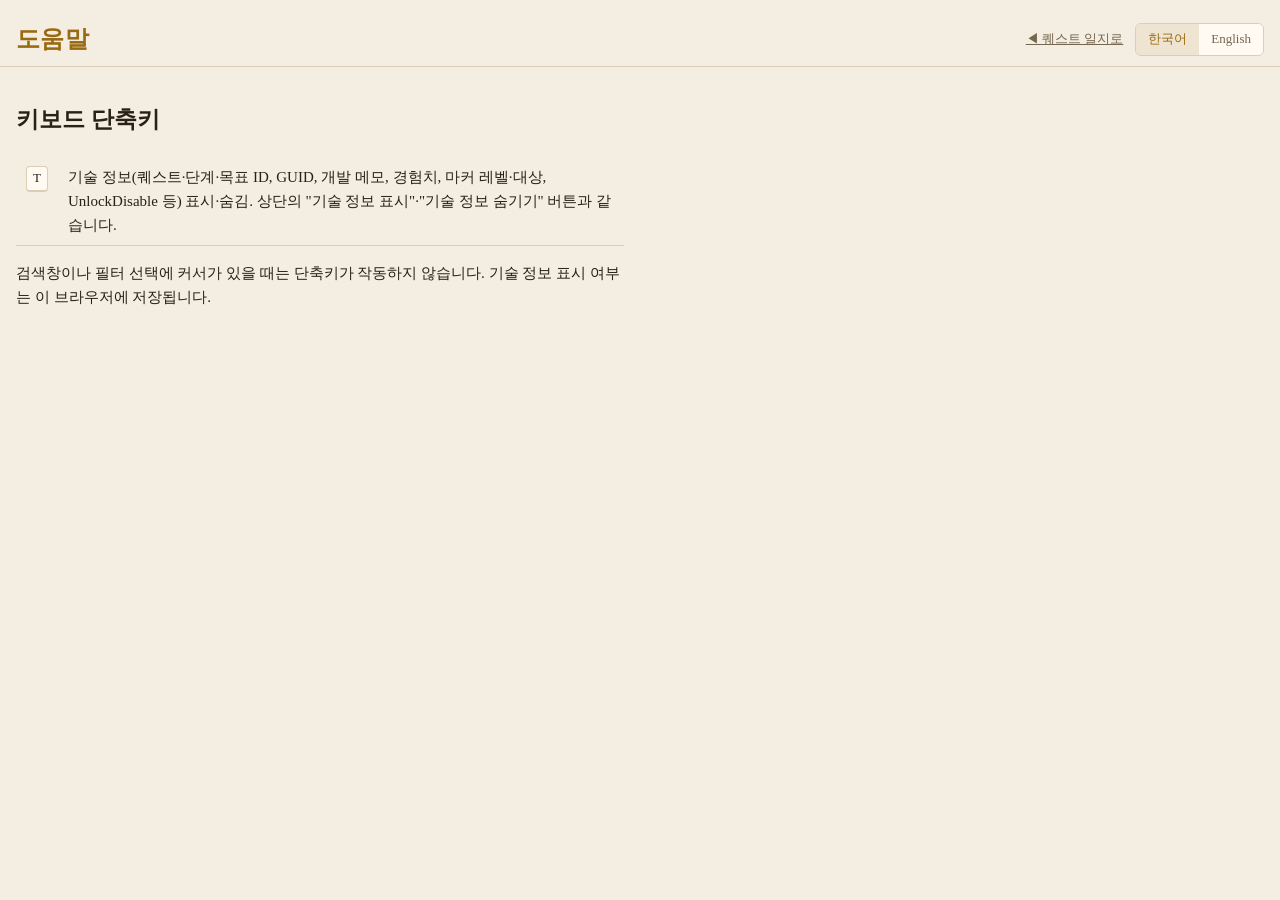
==== docs/help.html @ 00c37bdd "feat: 기술 정보 버튼을 상태에 따라 표시·숨기기로, 경험치도 기술 정보로 Co-Authored-By: Claude Opus 5.5 <noreply@anthropic.com>" ====
<!doctype html>
<html lang="ko">
<head>
<!-- Google tag (gtag.js) -->
<script async src="https://www.googletagmanager.com/gtag/js?id=G-4J771SG6T0"></script>
<script>
  window.dataLayer = window.dataLayer || [];
  function gtag(){dataLayer.push(arguments);}
  gtag('js', new Date());

  gtag('config', 'G-4J771SG6T0');
</script>
<meta charset="utf-8">
<meta name="viewport" content="width=device-width, initial-scale=1">
<title>도움말 · BG3 퀘스트 일지</title>
<link rel="icon" type="image/png" href="assets/favicon.png">
<link rel="stylesheet" href="style.css">
</head>
<body>
<header>
  <div class="head-row">
    <h1 data-t="title"></h1>
    <div class="head-tools"><a id="back" class="help-link" href="index.html" data-t="back"></a>
    <div class="ui-lang" role="group" aria-label="Language">
      <button type="button" data-ui="ko">한국어</button><button type="button" data-ui="en">English</button>
    </div></div>
  </div>
</header>
<main class="help">
  <h2 data-t="keys"></h2>
  <table>
    <tbody>
      <tr><td><kbd>T</kbd></td><td data-t="t"></td></tr>
    </tbody>
  </table>
  <p data-t="note"></p>
</main>
<script>
const T = {
  ko: {
    title: "도움말", back: "◀ 퀘스트 일지로", keys: "키보드 단축키",
    t: "기술 정보(퀘스트·단계·목표 ID, GUID, 개발 메모, 경험치, 마커 레벨·대상, UnlockDisable 등) 표시·숨김. 상단의 \"기술 정보 표시\"·\"기술 정보 숨기기\" 버튼과 같습니다.",
    note: "검색창이나 필터 선택에 커서가 있을 때는 단축키가 작동하지 않습니다. 기술 정보 표시 여부는 이 브라우저에 저장됩니다.",
    doc: "도움말 · BG3 퀘스트 일지",
  },
  en: {
    title: "Help", back: "◀ Back to the quest journal", keys: "Keyboard shortcuts",
    t: "Show / hide technical info (quest, step and objective IDs, GUIDs, dev comments, experience, marker levels and targets, UnlockDisable and so on). Same as the \"Show technical info\" / \"Hide technical info\" button at the top.",
    note: "Shortcuts are off while the search box or a filter has focus. The technical info setting is saved in this browser.",
    doc: "Help · BG3 Quest Journal",
  },
};
let ui = new URLSearchParams(location.search).get("lang");
if (!T[ui]) { try { ui = localStorage.getItem("ui"); } catch (e) { /* storage blocked */ } }
if (!T[ui]) ui = "ko";
function applyUi() {
  document.documentElement.lang = ui;
  document.title = T[ui].doc;
  document.querySelectorAll("[data-t]").forEach((el) => (el.textContent = T[ui][el.dataset.t]));
  document.querySelectorAll("[data-ui]").forEach((b) => b.classList.toggle("on", b.dataset.ui === ui));
  document.getElementById("back").href = "index.html?lang=" + ui;
}
document.querySelectorAll("[data-ui]").forEach((b) => b.addEventListener("click", () => {
  ui = b.dataset.ui;
  try { localStorage.setItem("ui", ui); } catch (e) { /* storage blocked */ }
  applyUi();
}));
applyUi();
</script>
</body>
</html>
---- docs/style.css ----
:root {
  --bg: #15110d; --panel: #1f1914; --line: #3a2f25; --text: #e8dcc8; --muted: #a8977f;
  --accent: #d4a24c; --chip: #2c241c;
}
@media (prefers-color-scheme: light) {
  :root { --bg: #f4ede1; --panel: #fffaf2; --line: #dccdb4; --text: #2a2016; --muted: #75664f; --accent: #9a6a12; --chip: #efe4d1; }
}
* { box-sizing: border-box; }
body { margin: 0; background: var(--bg); color: var(--text); font: 15px/1.6 "Noto Serif KR", "Malgun Gothic", serif; }
header { padding: 20px 16px 8px; border-bottom: 1px solid var(--line); }
.head-row { display: flex; align-items: center; justify-content: space-between; gap: 12px; flex-wrap: wrap; }
.ui-lang { display: flex; border: 1px solid var(--line); border-radius: 6px; overflow: hidden; }
.ui-lang button { background: var(--panel); color: var(--muted); border: 0; padding: 5px 12px; cursor: pointer; font: inherit; font-size: 13px; }
.ui-lang button.on { background: var(--chip); color: var(--accent); }
.head-tools { display: flex; align-items: center; gap: 12px; }
.help-link { color: var(--muted); font-size: 13px; }
.help-link:hover { color: var(--accent); }
.tech-btn { background: var(--panel); color: var(--muted); border: 1px solid var(--line); border-radius: 6px; padding: 4px 12px; cursor: pointer; font: inherit; font-size: 13px; }
.tech-btn.on { color: var(--accent); border-color: var(--accent); }
.notech .tech { display: none; }
.help { max-width: 640px; padding: 16px; }
.help table { border-collapse: collapse; width: 100%; font-size: 15px; }
.help th, .help td { text-align: left; padding: 8px 10px; border-bottom: 1px solid var(--line); vertical-align: top; }
.help kbd { display: inline-block; min-width: 1.6em; padding: 1px 6px; border: 1px solid var(--line); border-bottom-width: 2px; border-radius: 4px; background: var(--panel); font-family: inherit; font-size: 13px; text-align: center; }
h1 { margin: 0; font-size: 24px; color: var(--accent); letter-spacing: .02em; }
.sub { margin: 4px 0 0; color: var(--muted); font-size: 14px; }
.layout { display: grid; grid-template-columns: 360px 1fr; min-height: calc(100vh - 140px); }
.filters { border-right: 1px solid var(--line); padding: 12px 16px; display: flex; flex-direction: column; gap: 8px; max-height: calc(100vh - 100px); position: sticky; top: 0; }
.filters input, .filters select, .filters button { width: 100%; padding: 7px 9px; background: var(--panel); color: var(--text); border: 1px solid var(--line); border-radius: 6px; font: inherit; font-size: 14px; }
.filters label { display: grid; grid-template-columns: 76px 1fr; align-items: center; gap: 6px; font-size: 13px; color: var(--muted); }
.filters button { cursor: pointer; }
.count { margin: 2px 0; font-size: 13px; color: var(--muted); }
#list { list-style: none; margin: 0; padding: 0; overflow-y: auto; flex: 1; border-top: 1px solid var(--line); }
#list li { padding: 8px 6px; border-bottom: 1px solid var(--line); cursor: pointer; }
#list li:hover, #list li.on { background: var(--chip); }
#list li.grp { cursor: default; background: none; color: var(--accent); font-size: 12px; padding: 10px 6px 4px; }
#list .t { display: block; }
#list .m { display: block; font-size: 12px; color: var(--muted); white-space: nowrap; overflow: hidden; text-overflow: ellipsis; }
main { padding: 16px 24px 40px; min-width: 0; }
.empty { color: var(--muted); }
.title { margin: 0 0 2px; font-size: 22px; }
.title-en { margin: 0 0 8px; color: var(--muted); font-style: italic; }
.chips { display: flex; flex-wrap: wrap; gap: 6px; margin: 8px 0; }
.chip { background: var(--chip); border: 1px solid var(--line); border-radius: 999px; padding: 1px 10px; font-size: 12px; }
.chip.cat { border-color: var(--accent); color: var(--accent); }
a.chip { color: var(--text); text-decoration: none; }
a.chip:hover { border-color: var(--accent); }
section { margin-top: 20px; }
section h3 { margin: 0 0 6px; font-size: 15px; color: var(--accent); }
.toggle { display: flex; gap: 6px; flex-wrap: wrap; margin: 4px 0 8px; }
.toggle button { background: var(--panel); color: var(--text); border: 1px solid var(--line); border-radius: 6px; padding: 3px 12px; cursor: pointer; font: inherit; font-size: 13px; }
.toggle button.on { border-color: var(--accent); color: var(--accent); }
.step { border: 1px solid var(--line); border-radius: 8px; padding: 10px 12px; margin: 8px 0; background: var(--panel); }
.step:target { border-color: var(--accent); }
.step .hd { display: flex; flex-wrap: wrap; gap: 6px 10px; align-items: baseline; font-size: 12px; color: var(--muted); margin-bottom: 4px; }
.step .hd b { color: var(--text); font-size: 13px; }
.step .txt { white-space: pre-wrap; }
.step .alt { white-space: pre-wrap; color: var(--muted); font-size: 13px; margin-top: 4px; }
.step .dev { font-size: 12px; color: var(--muted); margin-top: 4px; }
.step dl { margin-top: 6px; }
table { border-collapse: collapse; width: 100%; font-size: 13px; }
td, th { border-bottom: 1px solid var(--line); padding: 4px 6px; text-align: left; vertical-align: top; }
th { color: var(--muted); font-weight: normal; }
code { font-size: 12px; color: var(--muted); word-break: break-all; }
dl { display: grid; grid-template-columns: 130px 1fr; gap: 2px 10px; font-size: 13px; margin: 0; }
dt { color: var(--muted); }
dd { margin: 0; overflow-wrap: anywhere; }
.obj { border-left: 3px solid var(--line); padding: 4px 10px; margin: 8px 0; }
.obj .mk { font-size: 12px; color: var(--muted); }
mark { background: #f2c94c; color: #2a1d10; border-radius: 2px; padding: 0 1px; }
footer { padding: 12px 16px; border-top: 1px solid var(--line); color: var(--muted); font-size: 12px; }
@media (max-width: 820px) {
  .layout { grid-template-columns: 1fr; }
  .filters { position: static; max-height: none; border-right: 0; border-bottom: 1px solid var(--line); }
  #list { max-height: 45vh; }
  main { padding: 16px; }
  dl { grid-template-columns: 100px 1fr; }
}
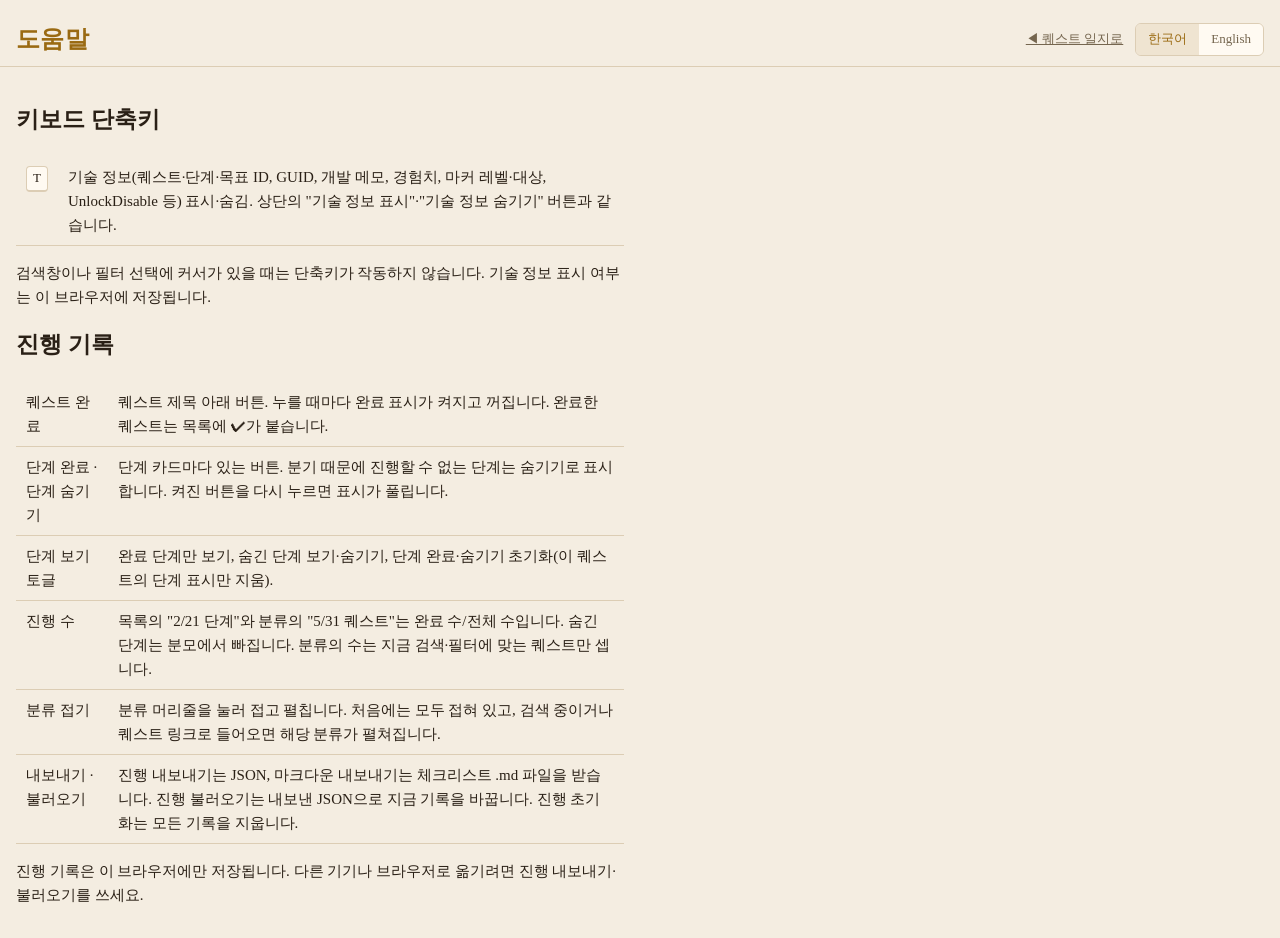
==== commit 7c3fdfe0: "feat: 진행 수 표시, 검색·링크 시 분류 펼침, 도움말·README 진행 기록 Co-Authored-By: Claude Opus 5.5 <noreply@anthropic.co" ====
--- a/docs/help.html
+++ b/docs/help.html
@@ -34,6 +34,18 @@
     </tbody>
   </table>
   <p data-t="note"></p>
+  <h2 data-t="prog"></h2>
+  <table>
+    <tbody>
+      <tr><td data-t="p_quest_k"></td><td data-t="p_quest"></td></tr>
+      <tr><td data-t="p_step_k"></td><td data-t="p_step"></td></tr>
+      <tr><td data-t="p_view_k"></td><td data-t="p_view"></td></tr>
+      <tr><td data-t="p_count_k"></td><td data-t="p_count"></td></tr>
+      <tr><td data-t="p_list_k"></td><td data-t="p_list"></td></tr>
+      <tr><td data-t="p_file_k"></td><td data-t="p_file"></td></tr>
+    </tbody>
+  </table>
+  <p data-t="p_note"></p>
 </main>
 <script>
 const T = {
@@ -42,12 +54,28 @@
     t: "기술 정보(퀘스트·단계·목표 ID, GUID, 개발 메모, 경험치, 마커 레벨·대상, UnlockDisable 등) 표시·숨김. 상단의 \"기술 정보 표시\"·\"기술 정보 숨기기\" 버튼과 같습니다.",
     note: "검색창이나 필터 선택에 커서가 있을 때는 단축키가 작동하지 않습니다. 기술 정보 표시 여부는 이 브라우저에 저장됩니다.",
     doc: "도움말 · BG3 퀘스트 일지",
+    prog: "진행 기록",
+    p_quest_k: "퀘스트 완료", p_quest: "퀘스트 제목 아래 버튼. 누를 때마다 완료 표시가 켜지고 꺼집니다. 완료한 퀘스트는 목록에 ✔가 붙습니다.",
+    p_step_k: "단계 완료 · 단계 숨기기", p_step: "단계 카드마다 있는 버튼. 분기 때문에 진행할 수 없는 단계는 숨기기로 표시합니다. 켜진 버튼을 다시 누르면 표시가 풀립니다.",
+    p_view_k: "단계 보기 토글", p_view: "완료 단계만 보기, 숨긴 단계 보기·숨기기, 단계 완료·숨기기 초기화(이 퀘스트의 단계 표시만 지움).",
+    p_count_k: "진행 수", p_count: "목록의 \"2/21 단계\"와 분류의 \"5/31 퀘스트\"는 완료 수/전체 수입니다. 숨긴 단계는 분모에서 빠집니다. 분류의 수는 지금 검색·필터에 맞는 퀘스트만 셉니다.",
+    p_list_k: "분류 접기", p_list: "분류 머리줄을 눌러 접고 펼칩니다. 처음에는 모두 접혀 있고, 검색 중이거나 퀘스트 링크로 들어오면 해당 분류가 펼쳐집니다.",
+    p_file_k: "내보내기 · 불러오기", p_file: "진행 내보내기는 JSON, 마크다운 내보내기는 체크리스트 .md 파일을 받습니다. 진행 불러오기는 내보낸 JSON으로 지금 기록을 바꿉니다. 진행 초기화는 모든 기록을 지웁니다.",
+    p_note: "진행 기록은 이 브라우저에만 저장됩니다. 다른 기기나 브라우저로 옮기려면 진행 내보내기·불러오기를 쓰세요.",
   },
   en: {
     title: "Help", back: "◀ Back to the quest journal", keys: "Keyboard shortcuts",
     t: "Show / hide technical info (quest, step and objective IDs, GUIDs, dev comments, experience, marker levels and targets, UnlockDisable and so on). Same as the \"Show technical info\" / \"Hide technical info\" button at the top.",
     note: "Shortcuts are off while the search box or a filter has focus. The technical info setting is saved in this browser.",
     doc: "Help · BG3 Quest Journal",
+    prog: "Progress tracking",
+    p_quest_k: "Complete quest", p_quest: "Button under the quest title. Each click turns the completed mark on or off. Completed quests get a ✔ in the list.",
+    p_step_k: "Complete step · Hide step", p_step: "Buttons on each step card. Hide steps your playthrough's branch can never reach. Click an active button again to clear it.",
+    p_view_k: "Step view toggles", p_view: "Show completed steps only, show or hide hidden steps, and clear step marks (only this quest's step marks).",
+    p_count_k: "Progress counts", p_count: "\"2/21 steps\" in the list and \"5/31 quests\" on a category are completed/total. Hidden steps are left out of the total. Category counts only include quests that match the current search and filters.",
+    p_list_k: "Category folding", p_list: "Click a category header to fold or unfold it. All start folded; a search or a quest link opens the matching categories.",
+    p_file_k: "Export · Import", p_file: "Export progress saves JSON; Export Markdown saves a checklist .md file. Import progress replaces your current marks with an exported JSON file. Reset progress clears everything.",
+    p_note: "Progress is saved only in this browser. Use export and import to move it to another device or browser.",
   },
 };
 let ui = new URLSearchParams(location.search).get("lang");
--- a/docs/style.css
+++ b/docs/style.css
@@ -29,11 +29,25 @@
 .filters input, .filters select, .filters button { width: 100%; padding: 7px 9px; background: var(--panel); color: var(--text); border: 1px solid var(--line); border-radius: 6px; font: inherit; font-size: 14px; }
 .filters label { display: grid; grid-template-columns: 76px 1fr; align-items: center; gap: 6px; font-size: 13px; color: var(--muted); }
 .filters button { cursor: pointer; }
+.mark-tools { display: grid; grid-template-columns: 1fr 1fr; gap: 8px; }
+#list li.done .t::before { content: "✔ "; color: #6aa84f; }
+#list li.done .t { color: var(--muted); }
+.step .hd .marks { margin: 0 0 0 auto; }
+.step .hd .marks button { padding: 0 8px; font-size: 12px; }
+.step.done { border-color: #6aa84f; }
+.step.hide { border-style: dashed; opacity: .6; }
+.step.done .txt, .step.hide .txt { color: var(--muted); }
+.marks button.done.on { border-color: #6aa84f; color: #6aa84f; }
+.marks button.hide.on { border-color: var(--text); background: var(--line); color: var(--text); font-weight: bold; }
 .count { margin: 2px 0; font-size: 13px; color: var(--muted); }
 #list { list-style: none; margin: 0; padding: 0; overflow-y: auto; flex: 1; border-top: 1px solid var(--line); }
 #list li { padding: 8px 6px; border-bottom: 1px solid var(--line); cursor: pointer; }
 #list li:hover, #list li.on { background: var(--chip); }
 #list li.grp { cursor: default; background: none; color: var(--accent); font-size: 12px; padding: 10px 6px 4px; }
+#list li.grp { cursor: pointer; user-select: none; }
+#list li.grp::before { content: "▾ "; }
+#list li.grp.shut::before { content: "▸ "; }
+#list li.grp span { color: var(--muted); }
 #list .t { display: block; }
 #list .m { display: block; font-size: 12px; color: var(--muted); white-space: nowrap; overflow: hidden; text-overflow: ellipsis; }
 main { padding: 16px 24px 40px; min-width: 0; }
@@ -50,6 +64,8 @@
 .toggle { display: flex; gap: 6px; flex-wrap: wrap; margin: 4px 0 8px; }
 .toggle button { background: var(--panel); color: var(--text); border: 1px solid var(--line); border-radius: 6px; padding: 3px 12px; cursor: pointer; font: inherit; font-size: 13px; }
 .toggle button.on { border-color: var(--accent); color: var(--accent); }
+.toggle button:disabled { opacity: .4; cursor: default; }
+section h3 .prog { color: var(--muted); font-size: 13px; font-weight: normal; margin-left: 6px; }
 .step { border: 1px solid var(--line); border-radius: 8px; padding: 10px 12px; margin: 8px 0; background: var(--panel); }
 .step:target { border-color: var(--accent); }
 .step .hd { display: flex; flex-wrap: wrap; gap: 6px 10px; align-items: baseline; font-size: 12px; color: var(--muted); margin-bottom: 4px; }
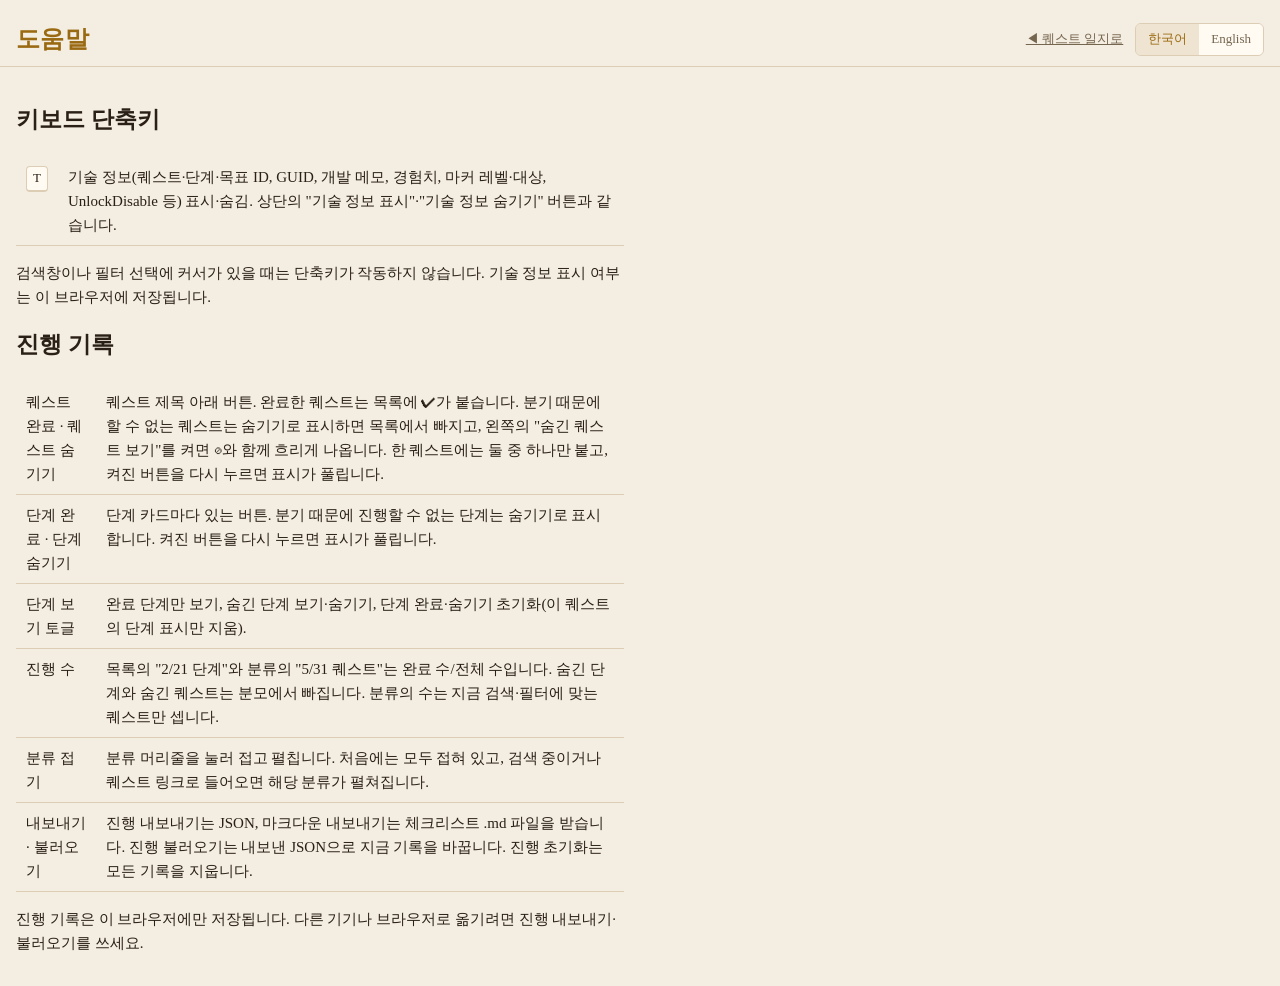
==== commit c271d853: "feat: 퀘스트 숨기기와 숨긴 퀘스트 보기 토글 Co-Authored-By: Claude Opus 5.5 <noreply@anthropic.com>" ====
--- a/docs/help.html
+++ b/docs/help.html
@@ -55,10 +55,10 @@
     note: "검색창이나 필터 선택에 커서가 있을 때는 단축키가 작동하지 않습니다. 기술 정보 표시 여부는 이 브라우저에 저장됩니다.",
     doc: "도움말 · BG3 퀘스트 일지",
     prog: "진행 기록",
-    p_quest_k: "퀘스트 완료", p_quest: "퀘스트 제목 아래 버튼. 누를 때마다 완료 표시가 켜지고 꺼집니다. 완료한 퀘스트는 목록에 ✔가 붙습니다.",
+    p_quest_k: "퀘스트 완료 · 퀘스트 숨기기", p_quest: "퀘스트 제목 아래 버튼. 완료한 퀘스트는 목록에 ✔가 붙습니다. 분기 때문에 할 수 없는 퀘스트는 숨기기로 표시하면 목록에서 빠지고, 왼쪽의 \"숨긴 퀘스트 보기\"를 켜면 ⊘와 함께 흐리게 나옵니다. 한 퀘스트에는 둘 중 하나만 붙고, 켜진 버튼을 다시 누르면 표시가 풀립니다.",
     p_step_k: "단계 완료 · 단계 숨기기", p_step: "단계 카드마다 있는 버튼. 분기 때문에 진행할 수 없는 단계는 숨기기로 표시합니다. 켜진 버튼을 다시 누르면 표시가 풀립니다.",
     p_view_k: "단계 보기 토글", p_view: "완료 단계만 보기, 숨긴 단계 보기·숨기기, 단계 완료·숨기기 초기화(이 퀘스트의 단계 표시만 지움).",
-    p_count_k: "진행 수", p_count: "목록의 \"2/21 단계\"와 분류의 \"5/31 퀘스트\"는 완료 수/전체 수입니다. 숨긴 단계는 분모에서 빠집니다. 분류의 수는 지금 검색·필터에 맞는 퀘스트만 셉니다.",
+    p_count_k: "진행 수", p_count: "목록의 \"2/21 단계\"와 분류의 \"5/31 퀘스트\"는 완료 수/전체 수입니다. 숨긴 단계와 숨긴 퀘스트는 분모에서 빠집니다. 분류의 수는 지금 검색·필터에 맞는 퀘스트만 셉니다.",
     p_list_k: "분류 접기", p_list: "분류 머리줄을 눌러 접고 펼칩니다. 처음에는 모두 접혀 있고, 검색 중이거나 퀘스트 링크로 들어오면 해당 분류가 펼쳐집니다.",
     p_file_k: "내보내기 · 불러오기", p_file: "진행 내보내기는 JSON, 마크다운 내보내기는 체크리스트 .md 파일을 받습니다. 진행 불러오기는 내보낸 JSON으로 지금 기록을 바꿉니다. 진행 초기화는 모든 기록을 지웁니다.",
     p_note: "진행 기록은 이 브라우저에만 저장됩니다. 다른 기기나 브라우저로 옮기려면 진행 내보내기·불러오기를 쓰세요.",
@@ -69,10 +69,10 @@
     note: "Shortcuts are off while the search box or a filter has focus. The technical info setting is saved in this browser.",
     doc: "Help · BG3 Quest Journal",
     prog: "Progress tracking",
-    p_quest_k: "Complete quest", p_quest: "Button under the quest title. Each click turns the completed mark on or off. Completed quests get a ✔ in the list.",
+    p_quest_k: "Complete quest · Hide quest", p_quest: "Buttons under the quest title. Completed quests get a ✔ in the list. Hide quests your playthrough's branch can never reach: they leave the list, and \"Show hidden quests\" on the left brings them back dimmed with ⊘. A quest has at most one of the two marks; click an active button again to clear it.",
     p_step_k: "Complete step · Hide step", p_step: "Buttons on each step card. Hide steps your playthrough's branch can never reach. Click an active button again to clear it.",
     p_view_k: "Step view toggles", p_view: "Show completed steps only, show or hide hidden steps, and clear step marks (only this quest's step marks).",
-    p_count_k: "Progress counts", p_count: "\"2/21 steps\" in the list and \"5/31 quests\" on a category are completed/total. Hidden steps are left out of the total. Category counts only include quests that match the current search and filters.",
+    p_count_k: "Progress counts", p_count: "\"2/21 steps\" in the list and \"5/31 quests\" on a category are completed/total. Hidden steps and hidden quests are left out of the total. Category counts only include quests that match the current search and filters.",
     p_list_k: "Category folding", p_list: "Click a category header to fold or unfold it. All start folded; a search or a quest link opens the matching categories.",
     p_file_k: "Export · Import", p_file: "Export progress saves JSON; Export Markdown saves a checklist .md file. Import progress replaces your current marks with an exported JSON file. Reset progress clears everything.",
     p_note: "Progress is saved only in this browser. Use export and import to move it to another device or browser.",
--- a/docs/style.css
+++ b/docs/style.css
@@ -31,7 +31,10 @@
 .filters button { cursor: pointer; }
 .mark-tools { display: grid; grid-template-columns: 1fr 1fr; gap: 8px; }
 #list li.done .t::before { content: "✔ "; color: #6aa84f; }
-#list li.done .t { color: var(--muted); }
+#list li.done .t, #list li.hide .t { color: var(--muted); }
+#list li.hide .t::before { content: "⊘ "; }
+#list li.hide { opacity: .6; }
+#show-hid.on { border-color: var(--accent); color: var(--accent); }
 .step .hd .marks { margin: 0 0 0 auto; }
 .step .hd .marks button { padding: 0 8px; font-size: 12px; }
 .step.done { border-color: #6aa84f; }
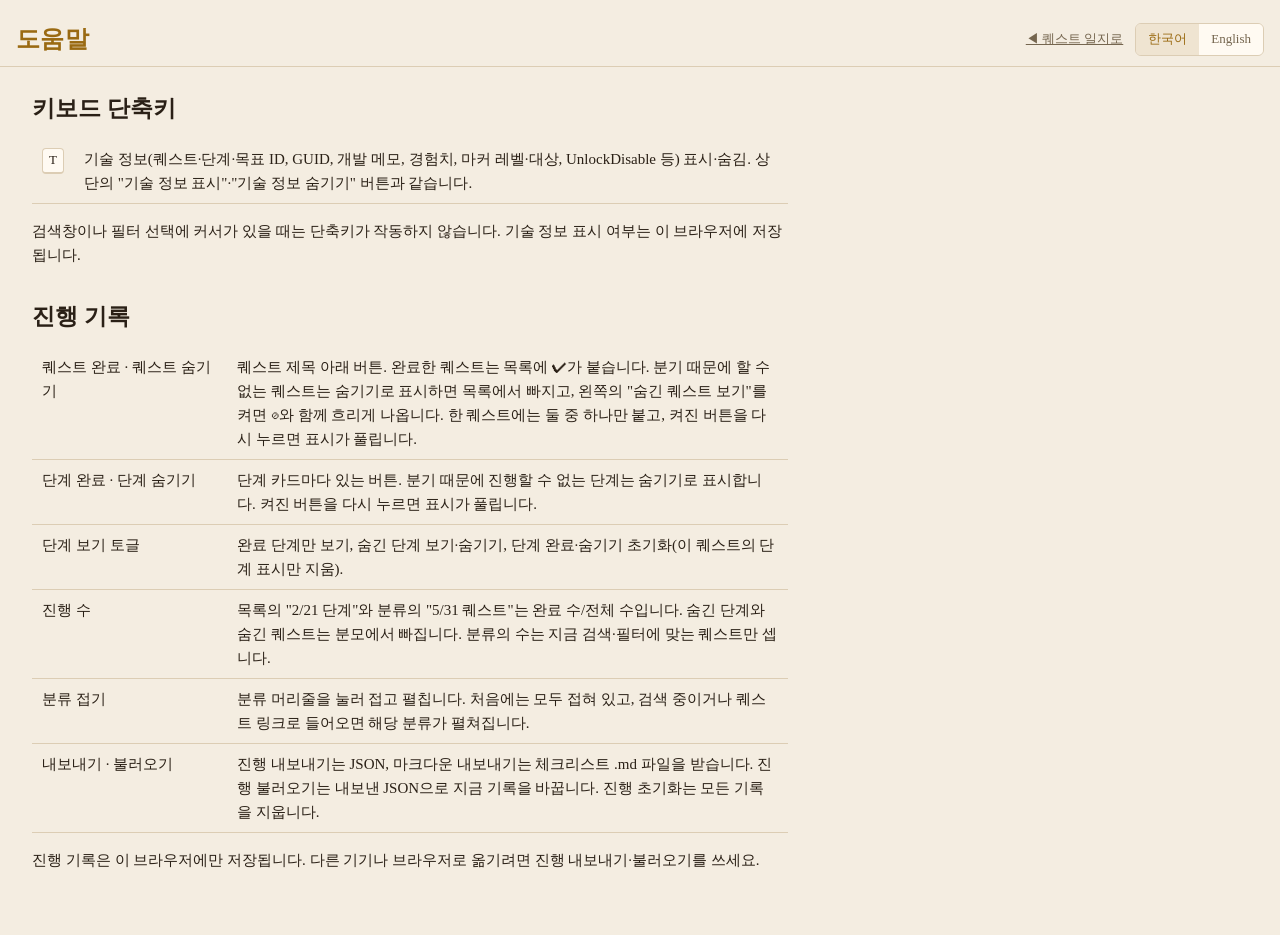
==== commit fd3dd082: "feat: 분류·퀘스트를 SortingPriority 오름차순으로, 도움말 여백·표 1열 너비 Co-Authored-By: Claude Opus 5.5 <noreply@anthro" ====
--- a/docs/help.html
+++ b/docs/help.html
@@ -35,7 +35,7 @@
   </table>
   <p data-t="note"></p>
   <h2 data-t="prog"></h2>
-  <table>
+  <table class="prog-table">
     <tbody>
       <tr><td data-t="p_quest_k"></td><td data-t="p_quest"></td></tr>
       <tr><td data-t="p_step_k"></td><td data-t="p_step"></td></tr>
--- a/docs/style.css
+++ b/docs/style.css
@@ -18,7 +18,10 @@
 .tech-btn { background: var(--panel); color: var(--muted); border: 1px solid var(--line); border-radius: 6px; padding: 4px 12px; cursor: pointer; font: inherit; font-size: 13px; }
 .tech-btn.on { color: var(--accent); border-color: var(--accent); }
 .notech .tech { display: none; }
-.help { max-width: 640px; padding: 16px; }
+.help { max-width: 820px; padding: 24px 32px 48px; }
+.help h2 { margin: 32px 0 12px; }
+.help h2:first-child { margin-top: 0; }
+.help .prog-table td:first-child { width: 13em; }
 .help table { border-collapse: collapse; width: 100%; font-size: 15px; }
 .help th, .help td { text-align: left; padding: 8px 10px; border-bottom: 1px solid var(--line); vertical-align: top; }
 .help kbd { display: inline-block; min-width: 1.6em; padding: 1px 6px; border: 1px solid var(--line); border-bottom-width: 2px; border-radius: 4px; background: var(--panel); font-family: inherit; font-size: 13px; text-align: center; }
@@ -89,6 +92,8 @@
 mark { background: #f2c94c; color: #2a1d10; border-radius: 2px; padding: 0 1px; }
 footer { padding: 12px 16px; border-top: 1px solid var(--line); color: var(--muted); font-size: 12px; }
 @media (max-width: 820px) {
+  .help { padding: 16px 16px 32px; }
+  .help .prog-table td:first-child { width: 8em; }
   .layout { grid-template-columns: 1fr; }
   .filters { position: static; max-height: none; border-right: 0; border-bottom: 1px solid var(--line); }
   #list { max-height: 45vh; }
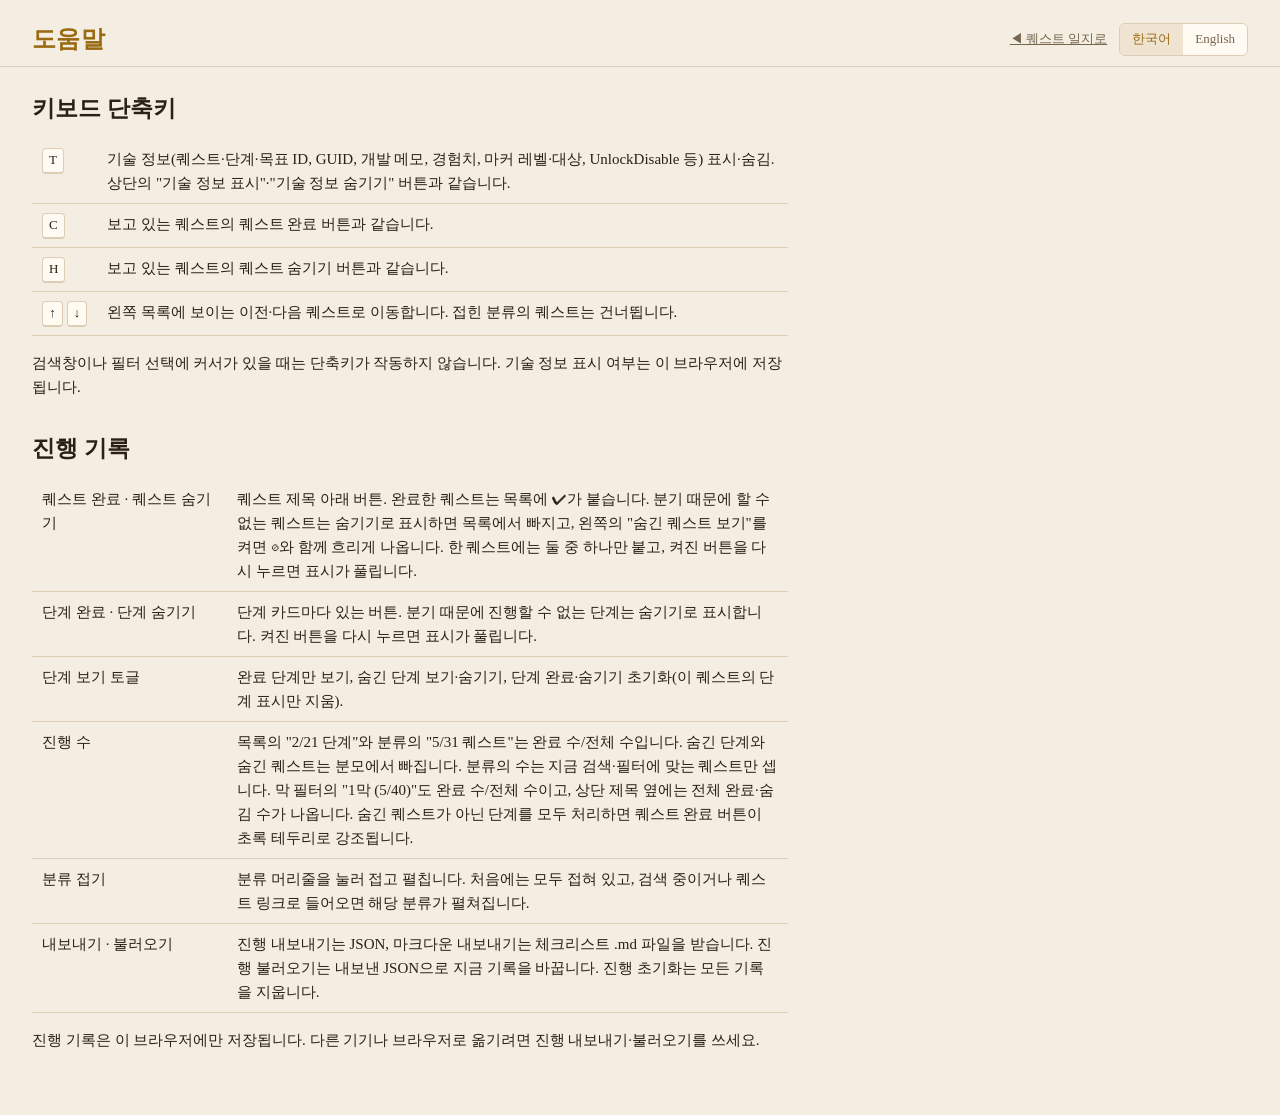
==== commit b590be73: "feat: 진행 요약·막별 진행 수, 관련 퀘스트 진행 표시, C·H·↑↓ 단축키, 완료 준비 강조, 제목 없는 퀘스트 처리, 도움말 머리줄 여백 Co-Authored-By: Cl" ====
--- a/docs/help.html
+++ b/docs/help.html
@@ -16,7 +16,7 @@
 <link rel="icon" type="image/png" href="assets/favicon.png">
 <link rel="stylesheet" href="style.css">
 </head>
-<body>
+<body class="help-page">
 <header>
   <div class="head-row">
     <h1 data-t="title"></h1>
@@ -31,6 +31,9 @@
   <table>
     <tbody>
       <tr><td><kbd>T</kbd></td><td data-t="t"></td></tr>
+      <tr><td><kbd>C</kbd></td><td data-t="c"></td></tr>
+      <tr><td><kbd>H</kbd></td><td data-t="h"></td></tr>
+      <tr><td><kbd>↑</kbd> <kbd>↓</kbd></td><td data-t="ud"></td></tr>
     </tbody>
   </table>
   <p data-t="note"></p>
@@ -51,6 +54,8 @@
 const T = {
   ko: {
     title: "도움말", back: "◀ 퀘스트 일지로", keys: "키보드 단축키",
+    c: "보고 있는 퀘스트의 퀘스트 완료 버튼과 같습니다.", h: "보고 있는 퀘스트의 퀘스트 숨기기 버튼과 같습니다.",
+    ud: "왼쪽 목록에 보이는 이전·다음 퀘스트로 이동합니다. 접힌 분류의 퀘스트는 건너뜁니다.",
     t: "기술 정보(퀘스트·단계·목표 ID, GUID, 개발 메모, 경험치, 마커 레벨·대상, UnlockDisable 등) 표시·숨김. 상단의 \"기술 정보 표시\"·\"기술 정보 숨기기\" 버튼과 같습니다.",
     note: "검색창이나 필터 선택에 커서가 있을 때는 단축키가 작동하지 않습니다. 기술 정보 표시 여부는 이 브라우저에 저장됩니다.",
     doc: "도움말 · BG3 퀘스트 일지",
@@ -58,13 +63,15 @@
     p_quest_k: "퀘스트 완료 · 퀘스트 숨기기", p_quest: "퀘스트 제목 아래 버튼. 완료한 퀘스트는 목록에 ✔가 붙습니다. 분기 때문에 할 수 없는 퀘스트는 숨기기로 표시하면 목록에서 빠지고, 왼쪽의 \"숨긴 퀘스트 보기\"를 켜면 ⊘와 함께 흐리게 나옵니다. 한 퀘스트에는 둘 중 하나만 붙고, 켜진 버튼을 다시 누르면 표시가 풀립니다.",
     p_step_k: "단계 완료 · 단계 숨기기", p_step: "단계 카드마다 있는 버튼. 분기 때문에 진행할 수 없는 단계는 숨기기로 표시합니다. 켜진 버튼을 다시 누르면 표시가 풀립니다.",
     p_view_k: "단계 보기 토글", p_view: "완료 단계만 보기, 숨긴 단계 보기·숨기기, 단계 완료·숨기기 초기화(이 퀘스트의 단계 표시만 지움).",
-    p_count_k: "진행 수", p_count: "목록의 \"2/21 단계\"와 분류의 \"5/31 퀘스트\"는 완료 수/전체 수입니다. 숨긴 단계와 숨긴 퀘스트는 분모에서 빠집니다. 분류의 수는 지금 검색·필터에 맞는 퀘스트만 셉니다.",
+    p_count_k: "진행 수", p_count: "목록의 \"2/21 단계\"와 분류의 \"5/31 퀘스트\"는 완료 수/전체 수입니다. 숨긴 단계와 숨긴 퀘스트는 분모에서 빠집니다. 분류의 수는 지금 검색·필터에 맞는 퀘스트만 셉니다. 막 필터의 \"1막 (5/40)\"도 완료 수/전체 수이고, 상단 제목 옆에는 전체 완료·숨김 수가 나옵니다. 숨긴 퀘스트가 아닌 단계를 모두 처리하면 퀘스트 완료 버튼이 초록 테두리로 강조됩니다.",
     p_list_k: "분류 접기", p_list: "분류 머리줄을 눌러 접고 펼칩니다. 처음에는 모두 접혀 있고, 검색 중이거나 퀘스트 링크로 들어오면 해당 분류가 펼쳐집니다.",
     p_file_k: "내보내기 · 불러오기", p_file: "진행 내보내기는 JSON, 마크다운 내보내기는 체크리스트 .md 파일을 받습니다. 진행 불러오기는 내보낸 JSON으로 지금 기록을 바꿉니다. 진행 초기화는 모든 기록을 지웁니다.",
     p_note: "진행 기록은 이 브라우저에만 저장됩니다. 다른 기기나 브라우저로 옮기려면 진행 내보내기·불러오기를 쓰세요.",
   },
   en: {
     title: "Help", back: "◀ Back to the quest journal", keys: "Keyboard shortcuts",
+    c: "Same as the Complete quest button of the quest you are reading.", h: "Same as the Hide quest button of the quest you are reading.",
+    ud: "Move to the previous or next quest shown in the list on the left. Quests in folded categories are skipped.",
     t: "Show / hide technical info (quest, step and objective IDs, GUIDs, dev comments, experience, marker levels and targets, UnlockDisable and so on). Same as the \"Show technical info\" / \"Hide technical info\" button at the top.",
     note: "Shortcuts are off while the search box or a filter has focus. The technical info setting is saved in this browser.",
     doc: "Help · BG3 Quest Journal",
@@ -72,7 +79,7 @@
     p_quest_k: "Complete quest · Hide quest", p_quest: "Buttons under the quest title. Completed quests get a ✔ in the list. Hide quests your playthrough's branch can never reach: they leave the list, and \"Show hidden quests\" on the left brings them back dimmed with ⊘. A quest has at most one of the two marks; click an active button again to clear it.",
     p_step_k: "Complete step · Hide step", p_step: "Buttons on each step card. Hide steps your playthrough's branch can never reach. Click an active button again to clear it.",
     p_view_k: "Step view toggles", p_view: "Show completed steps only, show or hide hidden steps, and clear step marks (only this quest's step marks).",
-    p_count_k: "Progress counts", p_count: "\"2/21 steps\" in the list and \"5/31 quests\" on a category are completed/total. Hidden steps and hidden quests are left out of the total. Category counts only include quests that match the current search and filters.",
+    p_count_k: "Progress counts", p_count: "\"2/21 steps\" in the list and \"5/31 quests\" on a category are completed/total. Hidden steps and hidden quests are left out of the total. Category counts only include quests that match the current search and filters. Act filter options such as \"Act 1 (5/40)\" are completed/total too, and the header shows overall completed and hidden counts. When every step that isn't hidden is completed, the Complete quest button gets a green outline.",
     p_list_k: "Category folding", p_list: "Click a category header to fold or unfold it. All start folded; a search or a quest link opens the matching categories.",
     p_file_k: "Export · Import", p_file: "Export progress saves JSON; Export Markdown saves a checklist .md file. Import progress replaces your current marks with an exported JSON file. Reset progress clears everything.",
     p_note: "Progress is saved only in this browser. Use export and import to move it to another device or browser.",
--- a/docs/style.css
+++ b/docs/style.css
@@ -43,6 +43,11 @@
 .step.done { border-color: #6aa84f; }
 .step.hide { border-style: dashed; opacity: .6; }
 .step.done .txt, .step.hide .txt { color: var(--muted); }
+.marks button.done.ready { border-color: #6aa84f; box-shadow: 0 0 0 2px rgba(106, 168, 79, .35); }
+a.chip.done { color: var(--muted); }
+a.chip.hide { opacity: .6; }
+.help-page header { padding-left: 32px; padding-right: 32px; }
+.help td:has(> kbd) { white-space: nowrap; }
 .marks button.done.on { border-color: #6aa84f; color: #6aa84f; }
 .marks button.hide.on { border-color: var(--text); background: var(--line); color: var(--text); font-weight: bold; }
 .count { margin: 2px 0; font-size: 13px; color: var(--muted); }
@@ -59,7 +64,6 @@
 main { padding: 16px 24px 40px; min-width: 0; }
 .empty { color: var(--muted); }
 .title { margin: 0 0 2px; font-size: 22px; }
-.title-en { margin: 0 0 8px; color: var(--muted); font-style: italic; }
 .chips { display: flex; flex-wrap: wrap; gap: 6px; margin: 8px 0; }
 .chip { background: var(--chip); border: 1px solid var(--line); border-radius: 999px; padding: 1px 10px; font-size: 12px; }
 .chip.cat { border-color: var(--accent); color: var(--accent); }
@@ -77,7 +81,6 @@
 .step .hd { display: flex; flex-wrap: wrap; gap: 6px 10px; align-items: baseline; font-size: 12px; color: var(--muted); margin-bottom: 4px; }
 .step .hd b { color: var(--text); font-size: 13px; }
 .step .txt { white-space: pre-wrap; }
-.step .alt { white-space: pre-wrap; color: var(--muted); font-size: 13px; margin-top: 4px; }
 .step .dev { font-size: 12px; color: var(--muted); margin-top: 4px; }
 .step dl { margin-top: 6px; }
 table { border-collapse: collapse; width: 100%; font-size: 13px; }
@@ -93,6 +96,7 @@
 footer { padding: 12px 16px; border-top: 1px solid var(--line); color: var(--muted); font-size: 12px; }
 @media (max-width: 820px) {
   .help { padding: 16px 16px 32px; }
+  .help-page header { padding-left: 16px; padding-right: 16px; }
   .help .prog-table td:first-child { width: 8em; }
   .layout { grid-template-columns: 1fr; }
   .filters { position: static; max-height: none; border-right: 0; border-bottom: 1px solid var(--line); }
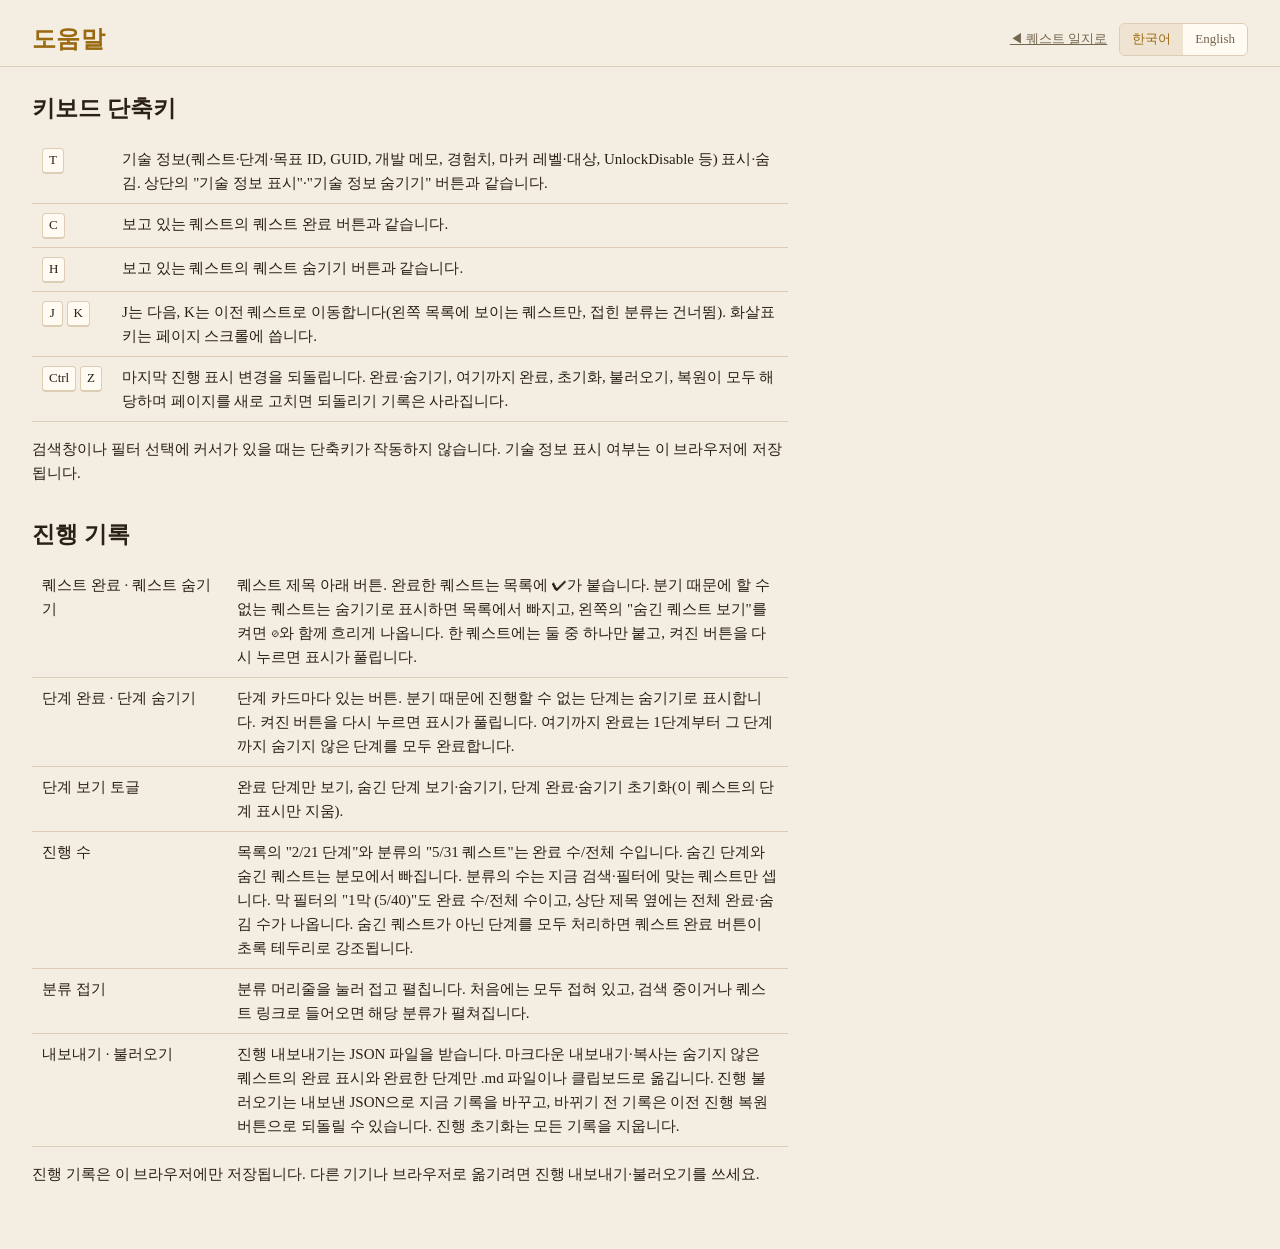
==== commit 350e99f6: "feat: 여기까지 완료, Ctrl+Z 되돌리기, 마크다운 복사, 불러오기 전 진행 복원, J·K 목록 이동, 요약 수를 필터 기준으로 Co-Authored-By: Claude O" ====
--- a/docs/help.html
+++ b/docs/help.html
@@ -33,7 +33,8 @@
       <tr><td><kbd>T</kbd></td><td data-t="t"></td></tr>
       <tr><td><kbd>C</kbd></td><td data-t="c"></td></tr>
       <tr><td><kbd>H</kbd></td><td data-t="h"></td></tr>
-      <tr><td><kbd>↑</kbd> <kbd>↓</kbd></td><td data-t="ud"></td></tr>
+      <tr><td><kbd>J</kbd> <kbd>K</kbd></td><td data-t="ud"></td></tr>
+      <tr><td><kbd>Ctrl</kbd> <kbd>Z</kbd></td><td data-t="z"></td></tr>
     </tbody>
   </table>
   <p data-t="note"></p>
@@ -55,33 +56,35 @@
   ko: {
     title: "도움말", back: "◀ 퀘스트 일지로", keys: "키보드 단축키",
     c: "보고 있는 퀘스트의 퀘스트 완료 버튼과 같습니다.", h: "보고 있는 퀘스트의 퀘스트 숨기기 버튼과 같습니다.",
-    ud: "왼쪽 목록에 보이는 이전·다음 퀘스트로 이동합니다. 접힌 분류의 퀘스트는 건너뜁니다.",
+    ud: "J는 다음, K는 이전 퀘스트로 이동합니다(왼쪽 목록에 보이는 퀘스트만, 접힌 분류는 건너뜀). 화살표 키는 페이지 스크롤에 씁니다.",
+    z: "마지막 진행 표시 변경을 되돌립니다. 완료·숨기기, 여기까지 완료, 초기화, 불러오기, 복원이 모두 해당하며 페이지를 새로 고치면 되돌리기 기록은 사라집니다.",
     t: "기술 정보(퀘스트·단계·목표 ID, GUID, 개발 메모, 경험치, 마커 레벨·대상, UnlockDisable 등) 표시·숨김. 상단의 \"기술 정보 표시\"·\"기술 정보 숨기기\" 버튼과 같습니다.",
     note: "검색창이나 필터 선택에 커서가 있을 때는 단축키가 작동하지 않습니다. 기술 정보 표시 여부는 이 브라우저에 저장됩니다.",
     doc: "도움말 · BG3 퀘스트 일지",
     prog: "진행 기록",
     p_quest_k: "퀘스트 완료 · 퀘스트 숨기기", p_quest: "퀘스트 제목 아래 버튼. 완료한 퀘스트는 목록에 ✔가 붙습니다. 분기 때문에 할 수 없는 퀘스트는 숨기기로 표시하면 목록에서 빠지고, 왼쪽의 \"숨긴 퀘스트 보기\"를 켜면 ⊘와 함께 흐리게 나옵니다. 한 퀘스트에는 둘 중 하나만 붙고, 켜진 버튼을 다시 누르면 표시가 풀립니다.",
-    p_step_k: "단계 완료 · 단계 숨기기", p_step: "단계 카드마다 있는 버튼. 분기 때문에 진행할 수 없는 단계는 숨기기로 표시합니다. 켜진 버튼을 다시 누르면 표시가 풀립니다.",
+    p_step_k: "단계 완료 · 단계 숨기기", p_step: "단계 카드마다 있는 버튼. 분기 때문에 진행할 수 없는 단계는 숨기기로 표시합니다. 켜진 버튼을 다시 누르면 표시가 풀립니다. 여기까지 완료는 1단계부터 그 단계까지 숨기지 않은 단계를 모두 완료합니다.",
     p_view_k: "단계 보기 토글", p_view: "완료 단계만 보기, 숨긴 단계 보기·숨기기, 단계 완료·숨기기 초기화(이 퀘스트의 단계 표시만 지움).",
     p_count_k: "진행 수", p_count: "목록의 \"2/21 단계\"와 분류의 \"5/31 퀘스트\"는 완료 수/전체 수입니다. 숨긴 단계와 숨긴 퀘스트는 분모에서 빠집니다. 분류의 수는 지금 검색·필터에 맞는 퀘스트만 셉니다. 막 필터의 \"1막 (5/40)\"도 완료 수/전체 수이고, 상단 제목 옆에는 전체 완료·숨김 수가 나옵니다. 숨긴 퀘스트가 아닌 단계를 모두 처리하면 퀘스트 완료 버튼이 초록 테두리로 강조됩니다.",
     p_list_k: "분류 접기", p_list: "분류 머리줄을 눌러 접고 펼칩니다. 처음에는 모두 접혀 있고, 검색 중이거나 퀘스트 링크로 들어오면 해당 분류가 펼쳐집니다.",
-    p_file_k: "내보내기 · 불러오기", p_file: "진행 내보내기는 JSON, 마크다운 내보내기는 체크리스트 .md 파일을 받습니다. 진행 불러오기는 내보낸 JSON으로 지금 기록을 바꿉니다. 진행 초기화는 모든 기록을 지웁니다.",
+    p_file_k: "내보내기 · 불러오기", p_file: "진행 내보내기는 JSON 파일을 받습니다. 마크다운 내보내기·복사는 숨기지 않은 퀘스트의 완료 표시와 완료한 단계만 .md 파일이나 클립보드로 옮깁니다. 진행 불러오기는 내보낸 JSON으로 지금 기록을 바꾸고, 바뀌기 전 기록은 이전 진행 복원 버튼으로 되돌릴 수 있습니다. 진행 초기화는 모든 기록을 지웁니다.",
     p_note: "진행 기록은 이 브라우저에만 저장됩니다. 다른 기기나 브라우저로 옮기려면 진행 내보내기·불러오기를 쓰세요.",
   },
   en: {
     title: "Help", back: "◀ Back to the quest journal", keys: "Keyboard shortcuts",
     c: "Same as the Complete quest button of the quest you are reading.", h: "Same as the Hide quest button of the quest you are reading.",
-    ud: "Move to the previous or next quest shown in the list on the left. Quests in folded categories are skipped.",
+    ud: "J moves to the next quest and K to the previous one (only quests shown in the list; folded categories are skipped). Arrow keys keep scrolling the page.",
+    z: "Undo the last progress change: complete, hide, complete up to here, clears, import and restore. The undo history is lost when the page reloads.",
     t: "Show / hide technical info (quest, step and objective IDs, GUIDs, dev comments, experience, marker levels and targets, UnlockDisable and so on). Same as the \"Show technical info\" / \"Hide technical info\" button at the top.",
     note: "Shortcuts are off while the search box or a filter has focus. The technical info setting is saved in this browser.",
     doc: "Help · BG3 Quest Journal",
     prog: "Progress tracking",
     p_quest_k: "Complete quest · Hide quest", p_quest: "Buttons under the quest title. Completed quests get a ✔ in the list. Hide quests your playthrough's branch can never reach: they leave the list, and \"Show hidden quests\" on the left brings them back dimmed with ⊘. A quest has at most one of the two marks; click an active button again to clear it.",
-    p_step_k: "Complete step · Hide step", p_step: "Buttons on each step card. Hide steps your playthrough's branch can never reach. Click an active button again to clear it.",
+    p_step_k: "Complete step · Hide step", p_step: "Buttons on each step card. Hide steps your playthrough's branch can never reach. Click an active button again to clear it. Complete up to here completes every step from step 1 to that one, except hidden steps.",
     p_view_k: "Step view toggles", p_view: "Show completed steps only, show or hide hidden steps, and clear step marks (only this quest's step marks).",
     p_count_k: "Progress counts", p_count: "\"2/21 steps\" in the list and \"5/31 quests\" on a category are completed/total. Hidden steps and hidden quests are left out of the total. Category counts only include quests that match the current search and filters. Act filter options such as \"Act 1 (5/40)\" are completed/total too, and the header shows overall completed and hidden counts. When every step that isn't hidden is completed, the Complete quest button gets a green outline.",
     p_list_k: "Category folding", p_list: "Click a category header to fold or unfold it. All start folded; a search or a quest link opens the matching categories.",
-    p_file_k: "Export · Import", p_file: "Export progress saves JSON; Export Markdown saves a checklist .md file. Import progress replaces your current marks with an exported JSON file. Reset progress clears everything.",
+    p_file_k: "Export · Import", p_file: "Export progress saves JSON. Export and Copy Markdown give a .md file or clipboard text with completed marks and completed steps of quests that are not hidden. Import progress replaces your current marks with an exported JSON file; Restore previous progress brings back what the import replaced. Reset progress clears everything.",
     p_note: "Progress is saved only in this browser. Use export and import to move it to another device or browser.",
   },
 };
--- a/docs/style.css
+++ b/docs/style.css
@@ -33,6 +33,7 @@
 .filters label { display: grid; grid-template-columns: 76px 1fr; align-items: center; gap: 6px; font-size: 13px; color: var(--muted); }
 .filters button { cursor: pointer; }
 .mark-tools { display: grid; grid-template-columns: 1fr 1fr; gap: 8px; }
+.mark-tools [hidden] { display: none; }
 #list li.done .t::before { content: "✔ "; color: #6aa84f; }
 #list li.done .t, #list li.hide .t { color: var(--muted); }
 #list li.hide .t::before { content: "⊘ "; }
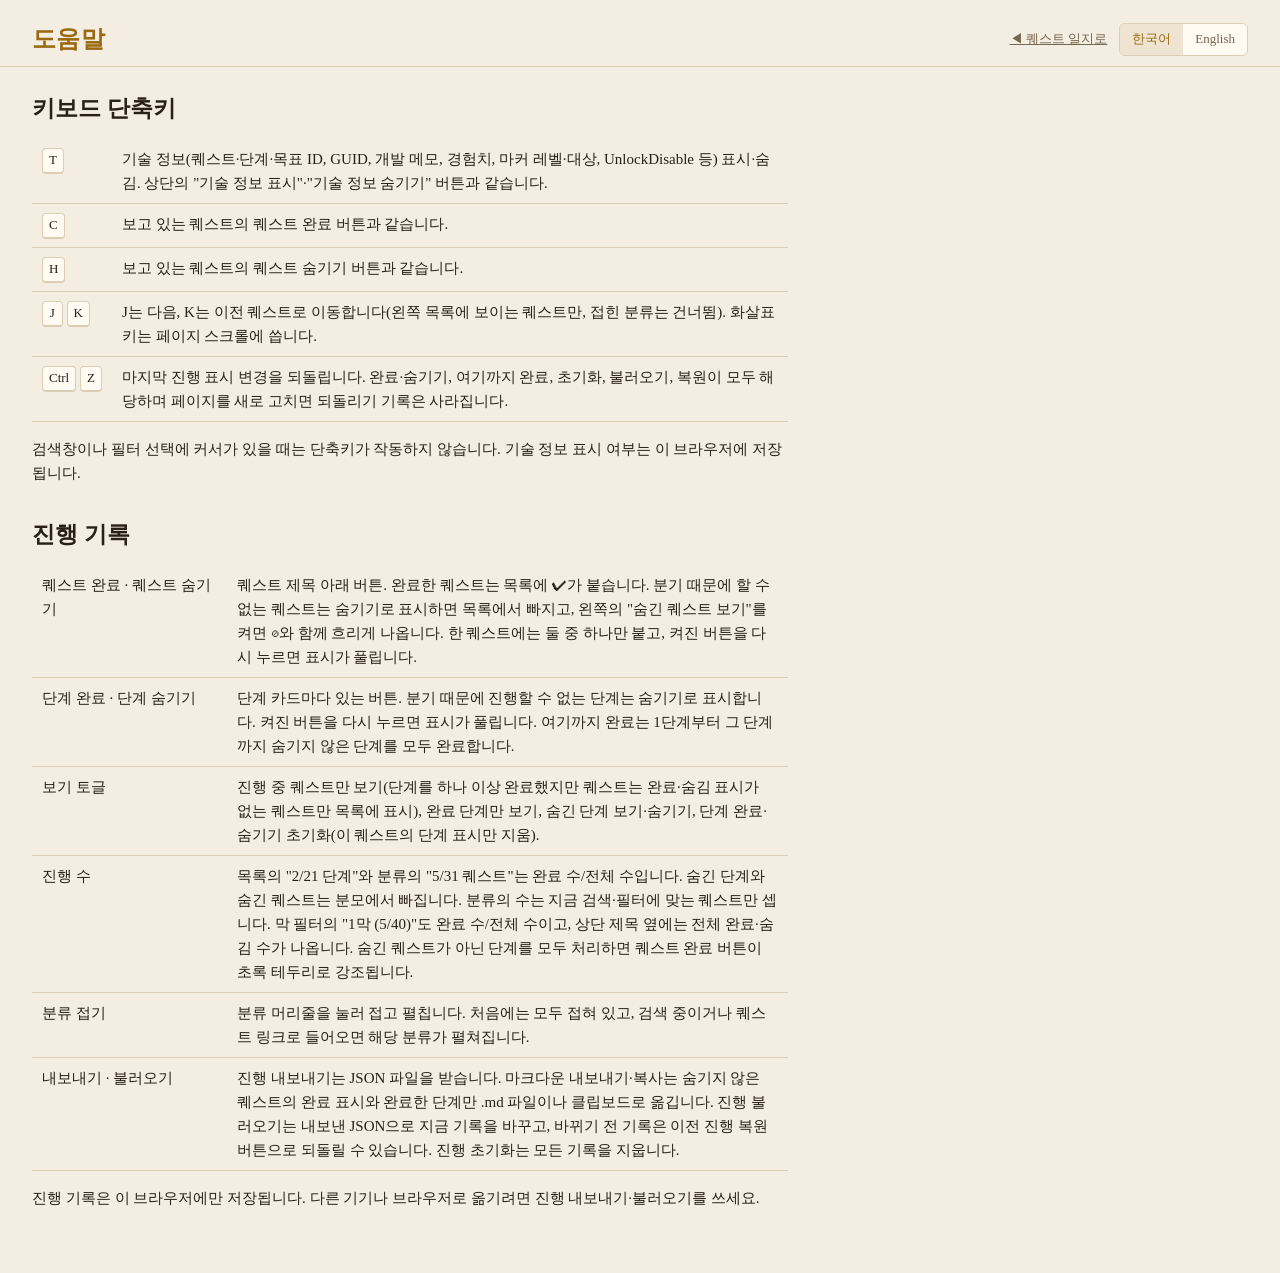
==== commit b0ce928f: "feat: 진행 중 퀘스트만 보기, 진행 버튼 배치 변경, 영문 README와 한국어 README에 스크린샷 기능 소개 Co-Authored-By: Claude Opus 5.5 <" ====
--- a/docs/help.html
+++ b/docs/help.html
@@ -64,7 +64,7 @@
     prog: "진행 기록",
     p_quest_k: "퀘스트 완료 · 퀘스트 숨기기", p_quest: "퀘스트 제목 아래 버튼. 완료한 퀘스트는 목록에 ✔가 붙습니다. 분기 때문에 할 수 없는 퀘스트는 숨기기로 표시하면 목록에서 빠지고, 왼쪽의 \"숨긴 퀘스트 보기\"를 켜면 ⊘와 함께 흐리게 나옵니다. 한 퀘스트에는 둘 중 하나만 붙고, 켜진 버튼을 다시 누르면 표시가 풀립니다.",
     p_step_k: "단계 완료 · 단계 숨기기", p_step: "단계 카드마다 있는 버튼. 분기 때문에 진행할 수 없는 단계는 숨기기로 표시합니다. 켜진 버튼을 다시 누르면 표시가 풀립니다. 여기까지 완료는 1단계부터 그 단계까지 숨기지 않은 단계를 모두 완료합니다.",
-    p_view_k: "단계 보기 토글", p_view: "완료 단계만 보기, 숨긴 단계 보기·숨기기, 단계 완료·숨기기 초기화(이 퀘스트의 단계 표시만 지움).",
+    p_view_k: "보기 토글", p_view: "진행 중 퀘스트만 보기(단계를 하나 이상 완료했지만 퀘스트는 완료·숨김 표시가 없는 퀘스트만 목록에 표시), 완료 단계만 보기, 숨긴 단계 보기·숨기기, 단계 완료·숨기기 초기화(이 퀘스트의 단계 표시만 지움).",
     p_count_k: "진행 수", p_count: "목록의 \"2/21 단계\"와 분류의 \"5/31 퀘스트\"는 완료 수/전체 수입니다. 숨긴 단계와 숨긴 퀘스트는 분모에서 빠집니다. 분류의 수는 지금 검색·필터에 맞는 퀘스트만 셉니다. 막 필터의 \"1막 (5/40)\"도 완료 수/전체 수이고, 상단 제목 옆에는 전체 완료·숨김 수가 나옵니다. 숨긴 퀘스트가 아닌 단계를 모두 처리하면 퀘스트 완료 버튼이 초록 테두리로 강조됩니다.",
     p_list_k: "분류 접기", p_list: "분류 머리줄을 눌러 접고 펼칩니다. 처음에는 모두 접혀 있고, 검색 중이거나 퀘스트 링크로 들어오면 해당 분류가 펼쳐집니다.",
     p_file_k: "내보내기 · 불러오기", p_file: "진행 내보내기는 JSON 파일을 받습니다. 마크다운 내보내기·복사는 숨기지 않은 퀘스트의 완료 표시와 완료한 단계만 .md 파일이나 클립보드로 옮깁니다. 진행 불러오기는 내보낸 JSON으로 지금 기록을 바꾸고, 바뀌기 전 기록은 이전 진행 복원 버튼으로 되돌릴 수 있습니다. 진행 초기화는 모든 기록을 지웁니다.",
@@ -81,7 +81,7 @@
     prog: "Progress tracking",
     p_quest_k: "Complete quest · Hide quest", p_quest: "Buttons under the quest title. Completed quests get a ✔ in the list. Hide quests your playthrough's branch can never reach: they leave the list, and \"Show hidden quests\" on the left brings them back dimmed with ⊘. A quest has at most one of the two marks; click an active button again to clear it.",
     p_step_k: "Complete step · Hide step", p_step: "Buttons on each step card. Hide steps your playthrough's branch can never reach. Click an active button again to clear it. Complete up to here completes every step from step 1 to that one, except hidden steps.",
-    p_view_k: "Step view toggles", p_view: "Show completed steps only, show or hide hidden steps, and clear step marks (only this quest's step marks).",
+    p_view_k: "View toggles", p_view: "Show quests in progress only (quests with at least one completed step and no completed or hidden mark on the quest itself), Show completed steps only, show or hide hidden steps, and clear step marks (only this quest's step marks).",
     p_count_k: "Progress counts", p_count: "\"2/21 steps\" in the list and \"5/31 quests\" on a category are completed/total. Hidden steps and hidden quests are left out of the total. Category counts only include quests that match the current search and filters. Act filter options such as \"Act 1 (5/40)\" are completed/total too, and the header shows overall completed and hidden counts. When every step that isn't hidden is completed, the Complete quest button gets a green outline.",
     p_list_k: "Category folding", p_list: "Click a category header to fold or unfold it. All start folded; a search or a quest link opens the matching categories.",
     p_file_k: "Export · Import", p_file: "Export progress saves JSON. Export and Copy Markdown give a .md file or clipboard text with completed marks and completed steps of quests that are not hidden. Import progress replaces your current marks with an exported JSON file; Restore previous progress brings back what the import replaced. Reset progress clears everything.",
--- a/docs/style.css
+++ b/docs/style.css
@@ -34,11 +34,12 @@
 .filters button { cursor: pointer; }
 .mark-tools { display: grid; grid-template-columns: 1fr 1fr; gap: 8px; }
 .mark-tools [hidden] { display: none; }
+#restore { grid-column: 1 / -1; }
 #list li.done .t::before { content: "✔ "; color: #6aa84f; }
 #list li.done .t, #list li.hide .t { color: var(--muted); }
 #list li.hide .t::before { content: "⊘ "; }
 #list li.hide { opacity: .6; }
-#show-hid.on { border-color: var(--accent); color: var(--accent); }
+#show-hid.on, #in-prog.on { border-color: var(--accent); color: var(--accent); }
 .step .hd .marks { margin: 0 0 0 auto; }
 .step .hd .marks button { padding: 0 8px; font-size: 12px; }
 .step.done { border-color: #6aa84f; }
